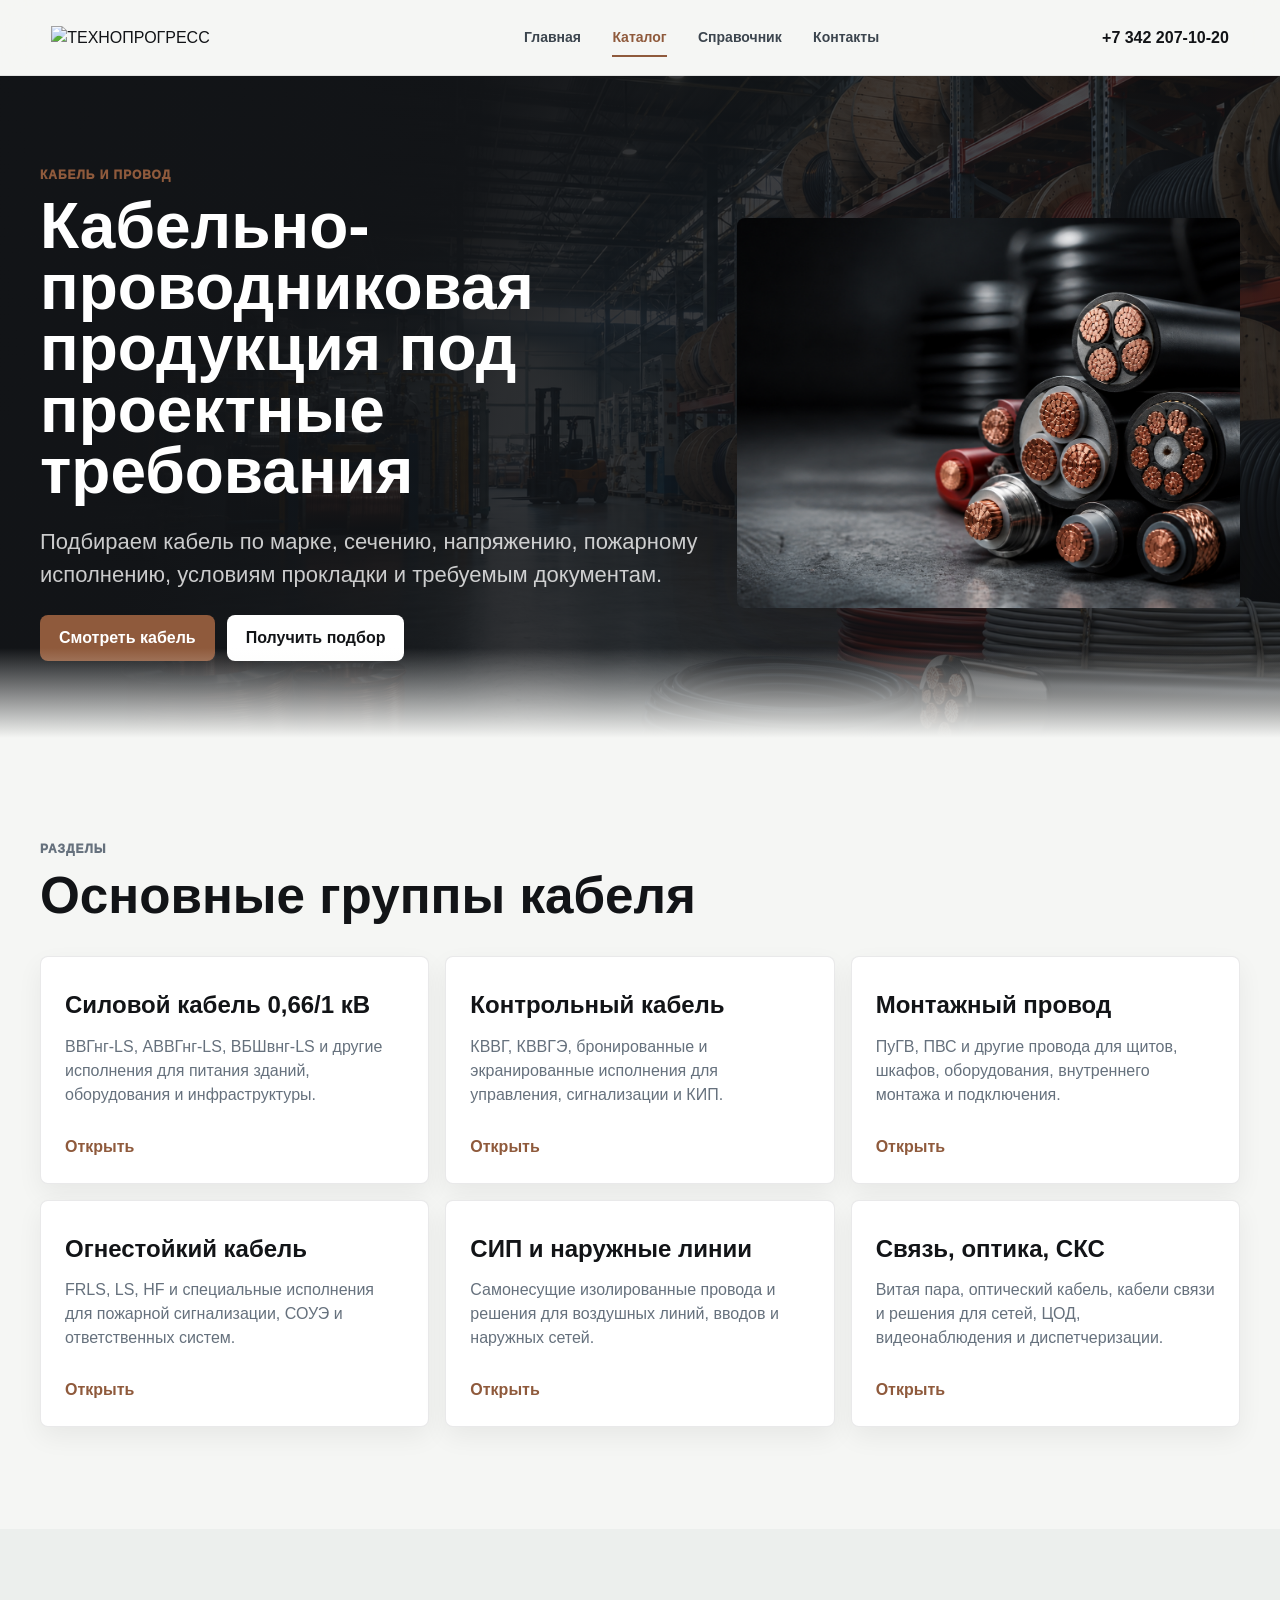
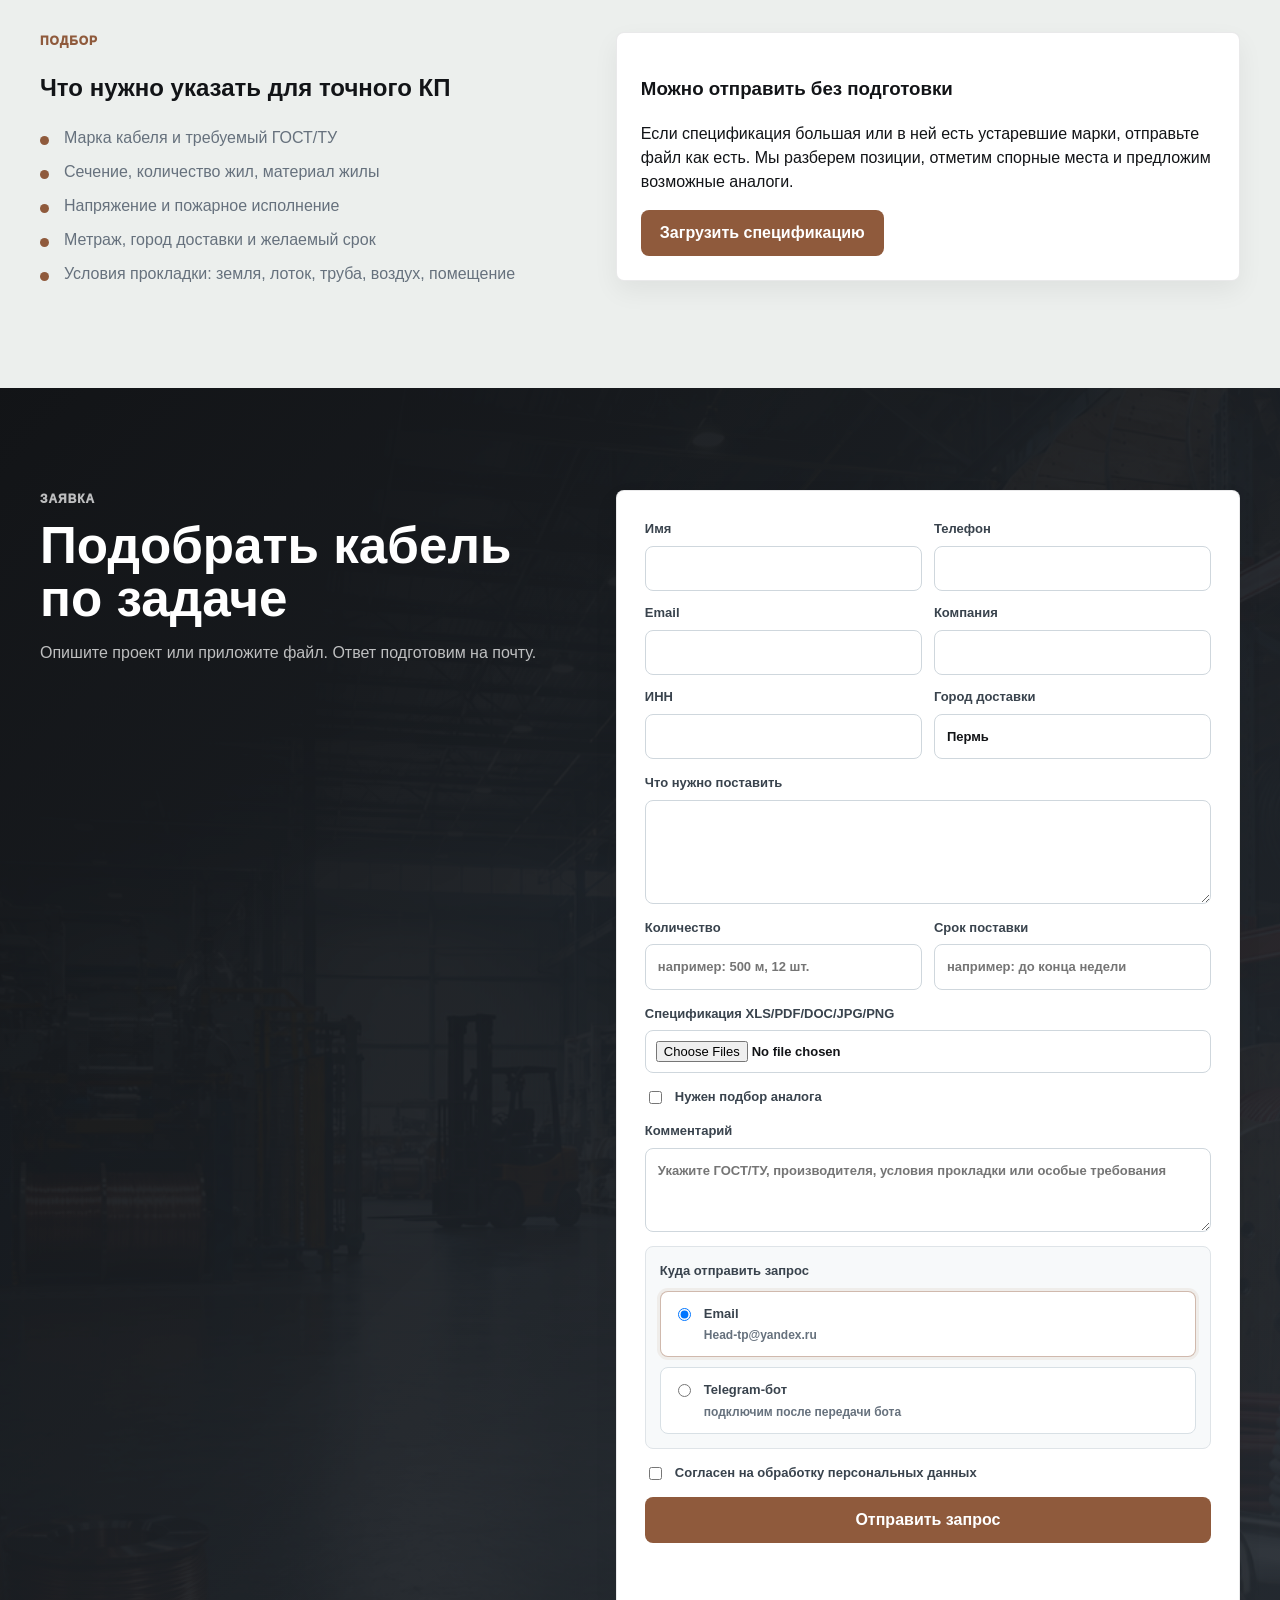
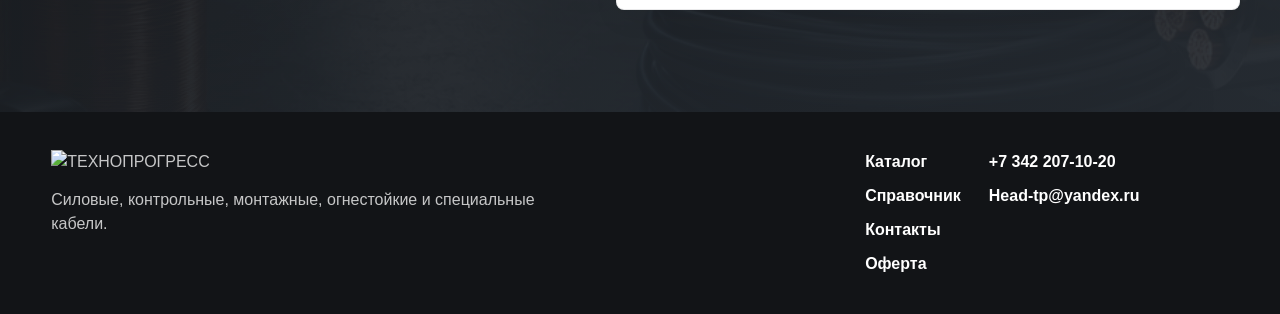
==== cable.html @ 8398be76 "Publish Technoprogress site" ====
<!doctype html>
<html lang="ru">
  <head>
    <meta charset="utf-8">
    <meta name="viewport" content="width=device-width, initial-scale=1">
    <title>Кабельно-проводниковая продукция - ТЕХНОПРОГРЕСС</title>
    <meta name="description" content="Силовой, контрольный, монтажный, гибкий, огнестойкий кабель, СИП, витая пара и оптический кабель от ООО ТЕХНОПРОГРЕСС. Заявка на КП и подбор аналогов.">
    <link rel="icon" href="assets/favicon.svg" type="image/svg+xml">
    <link rel="stylesheet" href="styles.css">
    <script src="data/products.js" defer></script>
    <script src="data/mark-items.js" defer></script>
    <script src="app.js" defer></script>
  </head>
  <body class="inner-page">
    <header class="site-header">
      <a class="brand" href="index.html" aria-label="ТЕХНОПРОГРЕСС"><img src="assets/logo-black.svg" alt="ТЕХНОПРОГРЕСС"></a>
      <button class="nav-toggle" type="button" aria-label="Открыть меню" aria-expanded="false"><span></span><span></span></button>
      <nav class="nav-links" aria-label="Основная навигация">
        <a href="index.html">Главная</a><a class="active" href="catalog.html">Каталог</a><a href="guide.html">Справочник</a><a href="contacts.html">Контакты</a>
      </nav>
      <a class="header-phone" href="tel:+73422071020">+7 342 207-10-20</a>
    </header>
    <main>
      <section class="page-hero cable-hero">
        <div class="section-inner page-hero-inner split-hero-grid">
          <div>
            <p class="eyebrow">Кабель и провод</p>
            <h1>Кабельно-проводниковая продукция под проектные требования</h1>
            <p>Подбираем кабель по марке, сечению, напряжению, пожарному исполнению, условиям прокладки и требуемым документам.</p>
            <div class="hero-actions">
              <a class="button primary" href="catalog.html?kind=cable">Смотреть кабель</a>
              <a class="button light" href="#request">Получить подбор</a>
            </div>
          </div>
          <img src="assets/cable-macro.png" alt="Силовые кабели в разрезе">
        </div>
      </section>
      <section class="section">
        <div class="section-inner">
          <div class="section-head compact">
            <p class="section-kicker">Разделы</p>
            <h2>Основные группы кабеля</h2>
          </div>
          <div class="feature-grid">
            <article class="feature-card reveal"><h3>Силовой кабель 0,66/1 кВ</h3><p>ВВГнг-LS, АВВГнг-LS, ВБШвнг-LS и другие исполнения для питания зданий, оборудования и инфраструктуры.</p><a href="catalog.html?kind=cable&category=silovoy-kabel">Открыть</a></article>
            <article class="feature-card reveal"><h3>Контрольный кабель</h3><p>КВВГ, КВВГЭ, бронированные и экранированные исполнения для управления, сигнализации и КИП.</p><a href="catalog.html?kind=cable&category=kontrolnyy-kabel">Открыть</a></article>
            <article class="feature-card reveal"><h3>Монтажный провод</h3><p>ПуГВ, ПВС и другие провода для щитов, шкафов, оборудования, внутреннего монтажа и подключения.</p><a href="catalog.html?kind=cable&category=montazhnyy-provod">Открыть</a></article>
            <article class="feature-card reveal"><h3>Огнестойкий кабель</h3><p>FRLS, LS, HF и специальные исполнения для пожарной сигнализации, СОУЭ и ответственных систем.</p><a href="catalog.html?kind=cable&category=pozharnyy-kabel">Открыть</a></article>
            <article class="feature-card reveal"><h3>СИП и наружные линии</h3><p>Самонесущие изолированные провода и решения для воздушных линий, вводов и наружных сетей.</p><a href="catalog.html?kind=cable">Открыть</a></article>
            <article class="feature-card reveal"><h3>Связь, оптика, СКС</h3><p>Витая пара, оптический кабель, кабели связи и решения для сетей, ЦОД, видеонаблюдения и диспетчеризации.</p><a href="catalog.html?kind=cable&category=svyaz-i-seti">Открыть</a></article>
          </div>
        </div>
      </section>
      <section class="section muted-section">
        <div class="section-inner two-column">
          <div class="reveal">
            <p class="section-kicker">Подбор</p>
            <h2>Что нужно указать для точного КП</h2>
            <ul class="check-list">
              <li>Марка кабеля и требуемый ГОСТ/ТУ</li>
              <li>Сечение, количество жил, материал жилы</li>
              <li>Напряжение и пожарное исполнение</li>
              <li>Метраж, город доставки и желаемый срок</li>
              <li>Условия прокладки: земля, лоток, труба, воздух, помещение</li>
            </ul>
          </div>
          <div class="info-panel reveal">
            <h3>Можно отправить без подготовки</h3>
            <p>Если спецификация большая или в ней есть устаревшие марки, отправьте файл как есть. Мы разберем позиции, отметим спорные места и предложим возможные аналоги.</p>
            <a class="button primary" href="#request">Загрузить спецификацию</a>
          </div>
        </div>
      </section>
      <section class="section request-section" id="request">
        <div class="section-inner request-grid">
          <div class="request-copy reveal"><p class="section-kicker">Заявка</p><h2>Подобрать кабель по задаче</h2><p>Опишите проект или приложите файл. Ответ подготовим на почту.</p></div>
          <div data-request-slot></div>
        </div>
      </section>
    </main>
    <footer class="site-footer">
      <div><img src="assets/logo-white.svg" alt="ТЕХНОПРОГРЕСС"><p>Силовые, контрольные, монтажные, огнестойкие и специальные кабели.</p></div>
      <div class="footer-links"><a href="catalog.html">Каталог</a><a href="guide.html">Справочник</a><a href="contacts.html">Контакты</a><a href="offer.html">Оферта</a></div>
      <div class="footer-contact"><a href="tel:+73422071020">+7 342 207-10-20</a><a href="mailto:Head-tp@yandex.ru">Head-tp@yandex.ru</a></div>
    </footer>
  </body>
</html>
---- styles.css ----
:root {
  --ink: #121417;
  --graphite: #1d2228;
  --panel: #252b32;
  --muted: #66717d;
  --line: #dfe4e8;
  --paper: #f5f6f4;
  --white: #ffffff;
  --copper: #c87932;
  --red: #8f5a3c;
  --blue: #1f6f9f;
  --green: #3f7a63;
  --shadow: 0 24px 70px rgba(18, 20, 23, 0.16);
  --radius: 8px;
  --max: 1200px;
}

* {
  box-sizing: border-box;
}

html {
  scroll-behavior: smooth;
}

body {
  margin: 0;
  color: var(--ink);
  background: var(--paper);
  font-family: Inter, "Segoe UI", Roboto, Arial, sans-serif;
  line-height: 1.5;
}

a {
  color: inherit;
  text-decoration: none;
}

button,
input,
select,
textarea {
  font: inherit;
}

button {
  border: 0;
}

img {
  display: block;
  max-width: 100%;
}

.site-header {
  position: sticky;
  top: 0;
  z-index: 50;
  display: grid;
  grid-template-columns: auto 1fr auto;
  align-items: center;
  gap: 24px;
  min-height: 76px;
  padding: 12px clamp(18px, 4vw, 54px);
  background: rgba(245, 246, 244, 0.92);
  border-bottom: 1px solid rgba(18, 20, 23, 0.08);
  backdrop-filter: blur(18px);
}

.brand {
  position: relative;
  z-index: 3;
  display: inline-flex;
  align-items: center;
  min-width: 210px;
}

.brand img {
  width: min(250px, 44vw);
  height: auto;
}

.nav-links {
  position: relative;
  z-index: 4;
  display: flex;
  justify-content: center;
  gap: clamp(10px, 1.2vw, 18px);
  color: #3c454e;
  font-size: 14px;
  font-weight: 720;
}

.nav-links a {
  position: relative;
  display: inline-flex;
  align-items: center;
  min-height: 44px;
  padding: 0 8px;
  white-space: nowrap;
  cursor: pointer;
}

.nav-links a::after {
  content: "";
  position: absolute;
  left: 8px;
  right: 8px;
  bottom: 3px;
  height: 2px;
  background: var(--red);
  pointer-events: none;
  transform: scaleX(0);
  transform-origin: left;
  transition: transform 0.18s ease;
}

.nav-links a:hover,
.nav-links a.active,
.header-phone:hover,
.contact-stack a:hover {
  color: var(--red);
}

.nav-links a:hover::after,
.nav-links a.active::after {
  transform: scaleX(1);
}

.header-phone {
  position: relative;
  z-index: 3;
  color: var(--ink);
  font-weight: 900;
  white-space: nowrap;
}

.nav-toggle {
  position: relative;
  z-index: 5;
  display: none;
  width: 44px;
  height: 44px;
  align-items: center;
  justify-content: center;
  gap: 5px;
  flex-direction: column;
  border-radius: var(--radius);
  background: var(--white);
  border: 1px solid var(--line);
}

.nav-toggle span {
  width: 18px;
  height: 2px;
  background: var(--ink);
}

.hero {
  position: relative;
  min-height: min(78svh, 720px);
  display: flex;
  align-items: center;
  overflow: hidden;
  color: var(--white);
  background: var(--ink);
}

.hero-media {
  position: absolute;
  inset: 0;
  background:
    linear-gradient(90deg, rgba(15, 17, 20, 0.96) 0%, rgba(15, 17, 20, 0.82) 38%, rgba(15, 17, 20, 0.35) 72%, rgba(15, 17, 20, 0.08) 100%),
    url("assets/hero-cable-warehouse.png") center right / cover no-repeat;
  transform: scale(1.02);
}

.hero::after,
.page-hero::after {
  content: "";
  position: absolute;
  inset: auto 0 0;
  height: 90px;
  background: linear-gradient(0deg, var(--paper), rgba(245, 246, 244, 0));
  pointer-events: none;
}

.hero-inner {
  position: relative;
  z-index: 1;
  width: min(var(--max), calc(100% - 36px));
  margin: 0 auto;
  padding: 56px 0 34px;
}

.eyebrow,
.section-kicker {
  margin: 0 0 12px;
  color: var(--red);
  font-size: 12px;
  font-weight: 920;
  letter-spacing: 0.08em;
  text-transform: uppercase;
}

.hero h1,
.page-hero h1 {
  max-width: 880px;
  margin: 0;
  font-size: clamp(44px, 7vw, 94px);
  line-height: 0.96;
  letter-spacing: 0;
}

.hero h1 {
  max-width: 860px;
  font-size: clamp(38px, 5vw, 62px);
}

.hero-copy,
.lead {
  max-width: 720px;
  margin: 18px 0 0;
  color: rgba(255, 255, 255, 0.84);
  font-size: clamp(18px, 2vw, 24px);
}

.hero-copy {
  font-size: clamp(17px, 1.65vw, 20px);
}

.lead {
  color: var(--muted);
}

.dark-section .lead,
.page-hero .lead {
  color: rgba(255, 255, 255, 0.76);
}

.hero-actions,
.form-actions {
  display: flex;
  flex-wrap: wrap;
  gap: 12px;
  margin-top: 24px;
}

.button {
  display: inline-flex;
  align-items: center;
  justify-content: center;
  min-height: 46px;
  max-width: 100%;
  width: fit-content;
  padding: 12px 18px;
  border: 1px solid transparent;
  border-radius: var(--radius);
  font-weight: 860;
  line-height: 1.12;
  text-align: center;
  overflow-wrap: anywhere;
  cursor: pointer;
  transition: transform 0.16s ease, border-color 0.16s ease, background 0.16s ease, color 0.16s ease;
}

.button:hover {
  transform: translateY(-1px);
}

.button.primary {
  color: var(--white);
  background: var(--red);
}

.button.primary:hover {
  background: #70462f;
}

.button.small {
  min-height: 38px;
  padding: 8px 12px;
  font-size: 13px;
}

.button.light {
  color: var(--ink);
  background: var(--white);
}

.button.ghost {
  color: var(--white);
  border-color: rgba(255, 255, 255, 0.4);
  background: rgba(255, 255, 255, 0.08);
}

.button.secondary {
  color: var(--ink);
  background: var(--white);
  border-color: var(--line);
}

.button.full {
  width: 100%;
}

.hero-facts {
  display: grid;
  grid-template-columns: repeat(3, minmax(0, 1fr));
  gap: 14px;
  max-width: 820px;
  margin: 24px 0 0;
}

.hero-facts div {
  padding: 12px 0 0;
  border-top: 1px solid rgba(255, 255, 255, 0.24);
}

.hero-facts dt {
  margin: 0;
  font-size: clamp(22px, 2.5vw, 30px);
  font-weight: 940;
}

.hero-facts dd {
  margin: 6px 0 0;
  color: rgba(255, 255, 255, 0.72);
}

.section {
  padding: clamp(68px, 8vw, 112px) 0;
}

.section-inner {
  width: min(var(--max), calc(100% - 36px));
  margin: 0 auto;
}

.section-head {
  display: grid;
  grid-template-columns: minmax(0, 0.95fr) minmax(280px, 0.55fr);
  gap: 28px;
  align-items: end;
  margin-bottom: 34px;
}

.section-head.compact {
  display: block;
  max-width: 760px;
}

.section-head h2,
.request-copy h2,
.detail-panel h2,
.legal-content h2,
.contact-card h2,
.feature-card h3,
.solution-card h3,
.article-card h3 {
  margin: 0;
}

.section-head h2,
.request-copy h2 {
  font-size: clamp(34px, 4vw, 58px);
  line-height: 1.02;
  letter-spacing: 0;
}

.section-head p,
.request-copy p,
.feature-card p,
.solution-card p,
.article-card p {
  color: var(--muted);
}

.intro-band {
  padding: 30px 0;
  background: var(--white);
  border-bottom: 1px solid var(--line);
}

.intro-grid {
  display: grid;
  grid-template-columns: minmax(0, 0.75fr) minmax(0, 1fr);
  gap: 28px;
  align-items: center;
}

.intro-grid h2 {
  margin: 0;
  font-size: clamp(24px, 3vw, 38px);
  line-height: 1.08;
}

.intro-points {
  display: grid;
  grid-template-columns: repeat(2, minmax(0, 1fr));
  gap: 10px;
}

.intro-points span {
  min-height: 50px;
  display: flex;
  align-items: center;
  padding: 12px 14px;
  border: 1px solid var(--line);
  border-radius: var(--radius);
  background: #fafafa;
  font-weight: 760;
}

.direction-grid,
.detail-grid,
.contact-page-grid {
  display: grid;
  grid-template-columns: repeat(2, minmax(0, 1fr));
  gap: 18px;
}

.direction-card {
  position: relative;
  min-height: 430px;
  overflow: hidden;
  border-radius: var(--radius);
  color: var(--white);
  background: var(--ink);
  box-shadow: var(--shadow);
}

.direction-card img {
  position: absolute;
  inset: 0;
  width: 100%;
  height: 100%;
  object-fit: cover;
  opacity: 0.72;
  transition: transform 0.35s ease, opacity 0.35s ease;
}

.direction-card::after {
  content: "";
  position: absolute;
  inset: 0;
  background: linear-gradient(0deg, rgba(15, 17, 20, 0.88), rgba(15, 17, 20, 0.12));
}

.direction-card:hover img {
  transform: scale(1.04);
  opacity: 0.84;
}

.direction-card div {
  position: absolute;
  z-index: 1;
  left: 28px;
  right: 28px;
  bottom: 28px;
}

.direction-card span,
.solution-card span {
  color: var(--copper);
  font-weight: 900;
}

.direction-card h3 {
  max-width: 520px;
  margin: 10px 0 12px;
  font-size: clamp(28px, 3vw, 42px);
  line-height: 1.04;
}

.direction-card p {
  max-width: 560px;
  margin: 0;
  color: rgba(255, 255, 255, 0.78);
}

.muted-section {
  background: #ecefed;
}

.dark-section {
  color: var(--white);
  background:
    linear-gradient(120deg, rgba(18, 20, 23, 0.98), rgba(29, 34, 40, 0.96)),
    url("assets/electrical-switchgear.png") center / cover no-repeat;
}

.category-grid,
.feature-grid,
.solution-grid,
.article-grid,
.product-grid {
  display: grid;
  grid-template-columns: repeat(3, minmax(0, 1fr));
  gap: 16px;
  align-items: stretch;
}

.category-tile,
.feature-card,
.solution-card,
.article-card,
.contact-card,
.detail-panel,
.info-panel,
.request-form {
  min-width: 0;
  border: 1px solid rgba(18, 20, 23, 0.09);
  border-radius: var(--radius);
  background: var(--white);
  box-shadow: 0 10px 26px rgba(18, 20, 23, 0.06);
  overflow-wrap: anywhere;
}

.category-tile *,
.feature-card *,
.solution-card *,
.article-card *,
.contact-card *,
.detail-panel *,
.info-panel *,
.product-card *,
.catalog-category-card *,
.mark-family-card *,
.mark-mini-card * {
  min-width: 0;
}

.category-tile {
  display: grid;
  gap: 8px;
  min-height: 152px;
  padding: 22px;
  min-width: 0;
  transition: transform 0.16s ease, border-color 0.16s ease;
}

.category-tile:hover,
.feature-card:hover,
.product-card:hover,
.solution-card:hover {
  transform: translateY(-2px);
  border-color: rgba(143, 90, 60, 0.32);
}

.is-clickable {
  cursor: pointer;
}

.category-tile span,
.product-meta,
.product-article {
  min-width: 0;
  color: var(--muted);
  font-size: 12px;
  font-weight: 820;
  letter-spacing: 0.04em;
  text-transform: uppercase;
  overflow-wrap: anywhere;
}

.category-tile strong {
  font-size: 22px;
  line-height: 1.14;
  overflow-wrap: anywhere;
}

.category-tile small {
  color: var(--red);
  font-weight: 820;
}

.category-tile em {
  display: block;
  margin-top: 12px;
  color: var(--muted);
  font-size: 13px;
  font-style: normal;
  line-height: 1.45;
  overflow-wrap: anywhere;
}

.product-card,
.catalog-category-card {
  overflow: hidden;
  display: flex;
  flex-direction: column;
  min-width: 0;
  min-height: 100%;
  border: 1px solid rgba(18, 20, 23, 0.09);
  border-radius: var(--radius);
  background: var(--white);
  transition: transform 0.16s ease, border-color 0.16s ease, box-shadow 0.16s ease;
}

.catalog-category-card:hover,
.mark-mini-card:hover {
  transform: translateY(-2px);
  border-color: rgba(143, 90, 60, 0.32);
  box-shadow: 0 18px 44px rgba(18, 20, 23, 0.1);
}

.product-image-link {
  display: block;
  aspect-ratio: 16 / 9;
  overflow: hidden;
  background: var(--graphite);
}

.product-image-link img {
  width: 100%;
  height: 100%;
  object-fit: cover;
  transition: transform 0.35s ease;
}

.product-card:hover .product-image-link img {
  transform: scale(1.04);
}

.product-card-body {
  display: grid;
  grid-template-rows: auto auto 1fr auto;
  gap: 10px;
  min-width: 0;
  padding: 18px;
  flex: 1;
}

.product-card .product-meta,
.catalog-category-card .product-meta {
  display: grid;
  grid-template-columns: minmax(0, 1fr) auto;
  align-items: start;
  gap: 8px;
}

.product-card .product-meta span,
.catalog-category-card .product-meta span,
.mark-family-card .product-meta span,
.mark-mini-card .product-meta span {
  display: -webkit-box;
  overflow: hidden;
  overflow-wrap: anywhere;
  -webkit-box-orient: vertical;
  -webkit-line-clamp: 2;
}

.product-card h3 {
  display: -webkit-box;
  overflow: hidden;
  margin: 0;
  font-size: 20px;
  line-height: 1.14;
  overflow-wrap: anywhere;
  -webkit-box-orient: vertical;
  -webkit-line-clamp: 2;
}

.product-card h3 a,
.mark-family-card h3 a,
.mark-mini-card h3 a {
  overflow-wrap: anywhere;
}

.product-card p {
  display: -webkit-box;
  overflow: hidden;
  margin: 0;
  color: var(--muted);
  font-size: 14px;
  line-height: 1.45;
  overflow-wrap: anywhere;
  -webkit-box-orient: vertical;
  -webkit-line-clamp: 3;
}

.product-card-actions {
  display: grid;
  grid-template-columns: repeat(2, minmax(0, 1fr));
  gap: 8px;
  padding: 0 18px 18px;
  margin-top: auto;
}

.catalog-category-card .product-card-actions {
  grid-template-columns: 1fr;
}

.product-card-actions .button {
  width: 100%;
  min-width: 0;
  padding-inline: 12px;
}

.tag-row {
  display: flex;
  flex-wrap: wrap;
  gap: 6px;
  min-width: 0;
  align-content: start;
}

.tag-row span {
  display: inline-flex;
  align-items: center;
  max-width: 100%;
  min-height: 28px;
  padding: 5px 9px;
  border-radius: 999px;
  background: #eef2f4;
  color: #3c4650;
  font-size: 12px;
  font-weight: 760;
  line-height: 1.12;
  overflow-wrap: anywhere;
  word-break: break-word;
}

.tag-row.strong span {
  background: rgba(143, 90, 60, 0.12);
  color: #a82029;
}

.process-grid,
.two-column,
.request-grid,
.product-layout {
  display: grid;
  grid-template-columns: minmax(0, 0.82fr) minmax(320px, 1fr);
  gap: clamp(28px, 5vw, 70px);
  align-items: start;
}

.process-section {
  overflow: hidden;
}

.process-compact {
  grid-template-columns: minmax(260px, 0.48fr) minmax(0, 1fr);
  align-items: center;
}

.process-copy h2 {
  max-width: 560px;
}

.process-copy .lead {
  max-width: 520px;
  font-size: 18px;
}

.process-note {
  display: flex;
  flex-wrap: wrap;
  gap: 8px;
  margin-top: 22px;
}

.process-note span {
  display: inline-flex;
  align-items: center;
  min-height: 32px;
  padding: 7px 11px;
  border: 1px solid rgba(255, 255, 255, 0.14);
  border-radius: 999px;
  color: rgba(255, 255, 255, 0.78);
  background: rgba(255, 255, 255, 0.08);
  font-size: 13px;
  font-weight: 760;
}

.process-flow {
  position: relative;
  display: grid;
  grid-template-columns: repeat(4, minmax(0, 1fr));
  gap: 10px;
}

.process-flow::before {
  content: "";
  position: absolute;
  top: 42px;
  left: 9%;
  right: 9%;
  height: 1px;
  background: linear-gradient(90deg, rgba(255, 255, 255, 0.16), rgba(214, 160, 101, 0.72), rgba(255, 255, 255, 0.16));
}

.process-step {
  position: relative;
  z-index: 1;
  display: grid;
  gap: 8px;
  min-width: 0;
  min-height: 190px;
  padding: 14px;
  border: 1px solid rgba(255, 255, 255, 0.14);
  border-radius: var(--radius);
  background: linear-gradient(180deg, rgba(255, 255, 255, 0.12), rgba(255, 255, 255, 0.06));
  box-shadow: 0 18px 46px rgba(0, 0, 0, 0.18);
}

.process-icon {
  display: grid;
  width: 56px;
  height: 56px;
  place-items: center;
  border: 1px solid rgba(214, 160, 101, 0.35);
  border-radius: 16px;
  background: rgba(214, 160, 101, 0.12);
}

.process-icon svg {
  width: 28px;
  height: 28px;
  fill: none;
  stroke: #f0c184;
  stroke-width: 1.8;
  stroke-linecap: round;
  stroke-linejoin: round;
}

.process-step span {
  color: var(--copper);
  font-size: 12px;
  font-weight: 940;
  letter-spacing: 0.08em;
}

.process-step h3 {
  margin: 0;
  color: var(--white);
  font-size: 20px;
  line-height: 1.1;
}

.process-step p {
  margin: 0;
  color: rgba(255, 255, 255, 0.68);
  font-size: 14px;
  line-height: 1.38;
}

.process-list {
  display: grid;
  gap: 12px;
  margin: 0;
  padding: 0;
  list-style: none;
  counter-reset: item;
}

.process-list li {
  display: grid;
  grid-template-columns: 58px 1fr;
  gap: 16px;
  padding: 18px;
  border-radius: var(--radius);
  background: rgba(255, 255, 255, 0.08);
  border: 1px solid rgba(255, 255, 255, 0.14);
}

.process-list.clean li {
  background: var(--white);
  border-color: var(--line);
  color: var(--ink);
}

.process-list span {
  color: var(--copper);
  font-weight: 940;
}

.process-list strong {
  display: block;
  font-size: 20px;
}

.process-list p {
  margin: 4px 0 0;
  color: rgba(255, 255, 255, 0.68);
}

.process-list.clean p {
  color: var(--muted);
}

.solution-card,
.article-card,
.feature-card,
.contact-card,
.detail-panel,
.info-panel {
  padding: 24px;
}

.solution-card h3,
.feature-card h3,
.article-card h3 {
  display: -webkit-box;
  overflow: hidden;
  margin-top: 10px;
  font-size: 24px;
  line-height: 1.14;
  overflow-wrap: anywhere;
  -webkit-box-orient: vertical;
  -webkit-line-clamp: 2;
}

.feature-card p,
.solution-card p,
.article-card p {
  display: -webkit-box;
  overflow: hidden;
  overflow-wrap: anywhere;
  -webkit-box-orient: vertical;
  -webkit-line-clamp: 4;
}

.feature-card a,
.solution-card a,
.article-card a {
  display: inline-flex;
  margin-top: 12px;
  color: var(--red);
  font-weight: 850;
}

.page-hero {
  position: relative;
  overflow: hidden;
  color: var(--white);
  background:
    linear-gradient(90deg, rgba(18, 20, 23, 0.95), rgba(18, 20, 23, 0.72)),
    url("assets/hero-cable-warehouse.png") center / cover no-repeat;
}

.cable-hero,
.electrical-hero,
.supply-hero,
.contact-hero {
  background:
    linear-gradient(90deg, rgba(18, 20, 23, 0.96), rgba(18, 20, 23, 0.72)),
    url("assets/hero-cable-warehouse.png") center / cover no-repeat;
}

.electrical-hero {
  background:
    linear-gradient(90deg, rgba(18, 20, 23, 0.96), rgba(18, 20, 23, 0.72)),
    url("assets/electrical-switchgear.png") center / cover no-repeat;
}

.page-hero-inner {
  padding: clamp(64px, 7vw, 96px) 0 clamp(54px, 6vw, 78px);
}

.page-hero h1 {
  max-width: 900px;
  font-size: clamp(40px, 5vw, 72px);
}

.page-hero p:not(.eyebrow) {
  max-width: 760px;
  color: rgba(255, 255, 255, 0.78);
  font-size: clamp(18px, 2vw, 22px);
}

.split-hero-grid {
  display: grid;
  grid-template-columns: minmax(0, 0.95fr) minmax(280px, 0.72fr);
  gap: 34px;
  align-items: center;
}

.split-hero-grid img {
  width: 100%;
  height: min(390px, 42vw);
  object-fit: cover;
  border-radius: var(--radius);
  box-shadow: var(--shadow);
}

.catalog-shell {
  display: grid;
  grid-template-columns: minmax(260px, 310px) minmax(0, 1fr);
  gap: 24px;
  align-items: start;
}

.catalog-sidebar {
  position: sticky;
  top: 96px;
  display: grid;
  gap: 14px;
  max-height: calc(100svh - 116px);
  overflow: auto;
  padding-right: 2px;
}

.catalog-side-block {
  padding: 18px;
  border: 1px solid rgba(18, 20, 23, 0.1);
  border-radius: var(--radius);
  background: var(--white);
  box-shadow: 0 10px 26px rgba(18, 20, 23, 0.06);
}

.catalog-side-block h2 {
  margin: 0 0 14px;
  font-size: 20px;
  line-height: 1.14;
}

.catalog-toolbar {
  display: grid;
  gap: 12px;
}

.side-category-list {
  display: grid;
  gap: 14px;
}

.side-category-group {
  display: grid;
  gap: 7px;
}

.side-category-group p {
  margin: 4px 0;
  color: var(--muted);
  font-size: 11px;
  font-weight: 900;
  letter-spacing: 0.08em;
  text-transform: uppercase;
}

.side-category-link {
  display: grid;
  gap: 3px;
  padding: 10px 11px;
  border: 1px solid transparent;
  border-radius: var(--radius);
  color: #35404a;
  background: #f7f9fa;
  transition: border-color 0.16s ease, background 0.16s ease, color 0.16s ease;
}

.side-category-link:hover,
.side-category-link.active {
  color: var(--ink);
  border-color: rgba(143, 90, 60, 0.28);
  background: rgba(143, 90, 60, 0.08);
}

.side-category-link span {
  font-size: 14px;
  font-weight: 840;
  line-height: 1.18;
}

.side-category-link small {
  color: var(--muted);
  font-size: 12px;
  font-weight: 760;
}

.catalog-content {
  min-width: 0;
}

label {
  display: grid;
  gap: 7px;
  color: #39434d;
  font-size: 13px;
  font-weight: 800;
}

input,
select,
textarea {
  width: 100%;
  border: 1px solid #cfd7dd;
  border-radius: var(--radius);
  padding: 12px 12px;
  background: var(--white);
  color: var(--ink);
  outline: none;
}

textarea {
  resize: vertical;
}

input:focus,
select:focus,
textarea:focus {
  border-color: var(--blue);
  box-shadow: 0 0 0 3px rgba(31, 111, 159, 0.12);
}

.catalog-status {
  display: flex;
  align-items: center;
  justify-content: space-between;
  gap: 16px;
  margin: 24px 0;
}

.catalog-grid {
  align-items: stretch;
}

.mark-results {
  grid-template-columns: repeat(3, minmax(0, 1fr));
}

.search-result-panel {
  grid-column: 1 / -1;
  padding: 24px;
  border: 1px solid rgba(18, 20, 23, 0.09);
  border-radius: var(--radius);
  background: var(--white);
  box-shadow: 0 10px 26px rgba(18, 20, 23, 0.06);
}

.mark-family-panel {
  grid-column: 1 / -1;
  padding: 24px;
  border: 1px solid rgba(18, 20, 23, 0.09);
  border-radius: var(--radius);
  background: var(--white);
  box-shadow: 0 10px 26px rgba(18, 20, 23, 0.06);
}

.family-detail-panel {
  grid-column: 1 / -1;
  display: grid;
  grid-template-columns: minmax(0, 1fr) auto;
  gap: 18px;
  align-items: start;
  padding: 24px;
  border: 1px solid rgba(18, 20, 23, 0.09);
  border-radius: var(--radius);
  background: var(--white);
  box-shadow: 0 10px 26px rgba(18, 20, 23, 0.06);
}

.family-detail-panel h2 {
  margin: 0;
  font-size: clamp(28px, 4vw, 46px);
  line-height: 1.05;
  overflow-wrap: anywhere;
}

.family-detail-panel p:not(.section-kicker) {
  max-width: 760px;
  margin: 10px 0 0;
  color: var(--muted);
  overflow-wrap: anywhere;
}

.family-detail-panel .tag-row {
  margin-top: 16px;
}

.search-result-panel .mark-mini-grid {
  margin-top: 18px;
}

.mark-family-grid {
  display: grid;
  grid-template-columns: repeat(4, minmax(0, 1fr));
  gap: 12px;
  margin-top: 18px;
  align-items: stretch;
}

.mark-family-card {
  display: grid;
  grid-template-rows: auto auto 1fr auto auto;
  gap: 9px;
  min-width: 0;
  min-height: 188px;
  padding: 16px;
  border: 1px solid var(--line);
  border-radius: var(--radius);
  background: #fbfcfd;
  transition: transform 0.16s ease, border-color 0.16s ease, box-shadow 0.16s ease;
}

.mark-family-card:hover {
  transform: translateY(-2px);
  border-color: rgba(143, 90, 60, 0.32);
  box-shadow: 0 14px 34px rgba(18, 20, 23, 0.08);
}

.mark-family-card h3 {
  display: -webkit-box;
  overflow: hidden;
  margin: 0;
  font-size: 20px;
  line-height: 1.12;
  overflow-wrap: anywhere;
  -webkit-box-orient: vertical;
  -webkit-line-clamp: 2;
}

.mark-family-card p {
  display: -webkit-box;
  overflow: hidden;
  margin: 0;
  color: var(--muted);
  font-size: 13px;
  line-height: 1.42;
  overflow-wrap: anywhere;
  -webkit-box-orient: vertical;
  -webkit-line-clamp: 3;
}

.mark-card-link {
  align-self: end;
  color: var(--red);
  font-size: 14px;
  font-weight: 860;
  line-height: 1.2;
  overflow-wrap: anywhere;
}

.mark-table-wrap {
  grid-column: 1 / -1;
  overflow: hidden;
  border: 1px solid rgba(18, 20, 23, 0.09);
  border-radius: var(--radius);
  background: var(--white);
  box-shadow: 0 10px 26px rgba(18, 20, 23, 0.06);
}

.mark-table-head {
  display: flex;
  align-items: end;
  justify-content: space-between;
  gap: 18px;
  padding: 22px 24px;
  border-bottom: 1px solid var(--line);
}

.mark-table-head.compact-head {
  padding: 0;
  border-bottom: 0;
}

.mark-table-head h2 {
  margin: 0;
  font-size: clamp(24px, 3vw, 36px);
  line-height: 1.08;
}

.mark-table-head span {
  color: var(--red);
  font-weight: 900;
  white-space: nowrap;
}

.mark-table-scroll {
  overflow-x: auto;
}

.mark-table {
  width: 100%;
  min-width: 0;
  table-layout: fixed;
  border-collapse: collapse;
}

.mark-table th,
.mark-table td {
  padding: 12px 10px;
  border-bottom: 1px solid var(--line);
  text-align: left;
  vertical-align: top;
  overflow-wrap: anywhere;
}

.mark-table th {
  color: var(--muted);
  font-size: 12px;
  font-weight: 860;
  letter-spacing: 0.04em;
  text-transform: uppercase;
}

.mark-table td {
  color: #313943;
  font-size: 13px;
}

.mark-table th:nth-child(1),
.mark-table td:nth-child(1) {
  width: 20%;
}

.mark-table th:nth-child(2),
.mark-table td:nth-child(2),
.mark-table th:nth-child(5),
.mark-table td:nth-child(5) {
  width: 14%;
}

.mark-table th:nth-child(3),
.mark-table td:nth-child(3),
.mark-table th:nth-child(4),
.mark-table td:nth-child(4),
.mark-table th:nth-child(6),
.mark-table td:nth-child(6),
.mark-table th:nth-child(7),
.mark-table td:nth-child(7) {
  width: 10%;
}

.mark-table th:nth-child(8),
.mark-table td:nth-child(8) {
  width: 12%;
}

.mark-table tr:hover td {
  background: #fafafa;
}

.mark-row {
  cursor: pointer;
}

.mark-row:focus-visible td,
.mark-row:hover td {
  background: #f7f9fa;
}

.mark-name-link {
  display: block;
  color: var(--ink);
  font-weight: 900;
}

.mark-name-link:hover {
  color: var(--red);
}

.mark-table small {
  display: block;
  margin-top: 4px;
  color: var(--muted);
  font-size: 12px;
  font-weight: 760;
}

.table-actions {
  display: grid;
  grid-template-columns: 1fr;
  gap: 6px;
}

.table-actions .button {
  width: 100%;
  min-width: 0;
  min-height: 34px;
  padding: 7px 6px;
  font-size: 12px;
}

.price-request-link {
  padding: 0;
  color: var(--red);
  background: transparent;
  border: 0;
  font-weight: 900;
  cursor: pointer;
}

.price-request-link:hover {
  color: var(--ink);
}

.mark-mini-grid {
  display: grid;
  grid-template-columns: repeat(3, minmax(0, 1fr));
  gap: 16px;
  align-items: stretch;
}

.mark-mini-card {
  display: grid;
  grid-template-rows: auto auto 1fr auto;
  gap: 10px;
  min-width: 0;
  min-height: 174px;
  padding: 18px;
  border: 1px solid rgba(18, 20, 23, 0.09);
  border-radius: var(--radius);
  background: var(--white);
  transition: transform 0.16s ease, border-color 0.16s ease, box-shadow 0.16s ease;
}

.mark-mini-card .product-meta,
.mark-family-card .product-meta {
  display: grid;
  grid-template-columns: minmax(0, 1fr) auto;
  align-items: start;
  gap: 8px;
}

.mark-mini-card h3 {
  display: -webkit-box;
  overflow: hidden;
  margin: 0;
  font-size: 19px;
  line-height: 1.14;
  overflow-wrap: anywhere;
  -webkit-box-orient: vertical;
  -webkit-line-clamp: 2;
}

.mark-mini-card p {
  display: -webkit-box;
  overflow: hidden;
  margin: 0;
  color: var(--muted);
  font-size: 13px;
  line-height: 1.42;
  overflow-wrap: anywhere;
  -webkit-box-orient: vertical;
  -webkit-line-clamp: 3;
}

.empty-state {
  grid-column: 1 / -1;
  padding: 28px;
  border: 1px dashed #b9c2c9;
  border-radius: var(--radius);
  color: var(--muted);
  background: var(--white);
}

.product-hero {
  padding-top: 44px;
}

.product-layout {
  align-items: center;
}

.product-visual {
  overflow: hidden;
  border-radius: var(--radius);
  box-shadow: var(--shadow);
}

.product-visual img {
  width: 100%;
  aspect-ratio: 16 / 11;
  object-fit: cover;
}

.product-main h1 {
  margin: 0;
  font-size: clamp(42px, 6vw, 74px);
  line-height: 1;
}

.product-main .lead {
  color: var(--muted);
}

.spec-table {
  width: 100%;
  border-collapse: collapse;
  margin-top: 18px;
}

.spec-table th,
.spec-table td {
  padding: 13px 0;
  border-bottom: 1px solid var(--line);
  text-align: left;
  vertical-align: top;
  overflow-wrap: anywhere;
}

.spec-table th {
  width: 42%;
  color: var(--muted);
  font-weight: 760;
}

.document-links a {
  color: var(--red);
  font-weight: 760;
  text-decoration: underline;
  text-underline-offset: 3px;
}

.document-links a:hover {
  color: var(--ink);
}

.detail-grid {
  grid-template-columns: 1.15fr 0.85fr 0.85fr;
}

.check-list {
  display: grid;
  gap: 10px;
  padding: 0;
  margin: 18px 0 0;
  list-style: none;
}

.check-list li {
  position: relative;
  padding-left: 24px;
  color: var(--muted);
}

.check-list li::before {
  content: "";
  position: absolute;
  left: 0;
  top: 0.63em;
  width: 9px;
  height: 9px;
  border-radius: 50%;
  background: var(--red);
}

.light-list li {
  color: rgba(255, 255, 255, 0.74);
}

.request-section {
  background:
    linear-gradient(135deg, rgba(18, 20, 23, 0.96), rgba(37, 43, 50, 0.94)),
    url("assets/hero-cable-warehouse.png") center / cover no-repeat;
  color: var(--white);
}

.request-copy {
  align-self: start;
  position: sticky;
  top: 104px;
}

.request-copy p {
  color: rgba(255, 255, 255, 0.72);
}

.request-contact {
  display: grid;
  gap: 8px;
  margin-top: 24px;
}

.request-contact a {
  width: fit-content;
  color: var(--white);
  font-size: 22px;
  font-weight: 900;
}

.request-form {
  display: grid;
  gap: 14px;
  padding: clamp(20px, 3vw, 28px);
  color: var(--ink);
}

.field-grid {
  display: grid;
  grid-template-columns: repeat(2, minmax(0, 1fr));
  gap: 12px;
}

.file-field input {
  padding: 10px;
}

.checkbox-field {
  display: flex;
  align-items: flex-start;
  gap: 10px;
  font-weight: 760;
}

.checkbox-field input {
  width: auto;
  margin-top: 4px;
}

.channel-choice {
  display: grid;
  gap: 10px;
  padding: 14px;
  border: 1px solid var(--line);
  border-radius: var(--radius);
  background: #f7f9fa;
}

.channel-choice p {
  margin: 0;
  color: #39434d;
  font-size: 13px;
  font-weight: 850;
}

.channel-option {
  display: flex;
  align-items: flex-start;
  gap: 10px;
  padding: 12px;
  border: 1px solid #d8e0e5;
  border-radius: var(--radius);
  background: var(--white);
  cursor: pointer;
}

.channel-option:has(input:checked) {
  border-color: rgba(143, 90, 60, 0.42);
  box-shadow: 0 0 0 3px rgba(143, 90, 60, 0.08);
}

.channel-option input {
  width: auto;
  margin-top: 4px;
}

.channel-option strong,
.channel-option small {
  display: block;
}

.channel-option small {
  margin-top: 3px;
  color: var(--muted);
  font-size: 12px;
  font-weight: 700;
}

.form-note {
  min-height: 24px;
  margin: 0;
  color: var(--green);
  font-weight: 800;
}

.calculator-grid {
  display: grid;
  grid-template-columns: repeat(2, minmax(0, 1fr));
  gap: 16px;
}

.calc-card {
  display: grid;
  gap: 16px;
  padding: 24px;
  border: 1px solid rgba(18, 20, 23, 0.09);
  border-radius: var(--radius);
  background: var(--white);
  box-shadow: 0 10px 26px rgba(18, 20, 23, 0.06);
}

.calc-card h3 {
  margin: 0;
  font-size: 24px;
  line-height: 1.14;
}

.calc-result {
  min-height: 54px;
  margin: 0;
  padding: 14px 16px;
  border-radius: var(--radius);
  color: var(--ink);
  background: #eef2f4;
  font-weight: 840;
}

.contact-stack {
  display: grid;
  gap: 10px;
  margin-top: 18px;
}

.contact-stack a {
  font-size: clamp(20px, 3vw, 30px);
  font-weight: 900;
}

address {
  margin-top: 18px;
  color: var(--muted);
  font-style: normal;
  font-size: 18px;
}

.legal-content {
  max-width: 900px;
  padding: clamp(22px, 4vw, 38px);
  border-radius: var(--radius);
  background: var(--white);
  border: 1px solid var(--line);
}

.legal-content h2 {
  margin-top: 28px;
}

.legal-content h2:first-child {
  margin-top: 0;
}

.legal-content p {
  color: var(--muted);
}

.site-footer {
  display: grid;
  grid-template-columns: minmax(260px, 1fr) auto minmax(240px, auto);
  gap: 28px;
  align-items: start;
  padding: 38px clamp(18px, 4vw, 56px);
  color: rgba(255, 255, 255, 0.76);
  background: var(--ink);
}

.site-footer img {
  width: min(230px, 70vw);
  margin-bottom: 14px;
}

.site-footer p {
  max-width: 520px;
  margin: 0;
}

.footer-links,
.footer-contact {
  display: grid;
  gap: 10px;
}

.footer-links a,
.footer-contact a {
  color: var(--white);
  font-weight: 780;
}

.footer-contact span {
  font-size: 13px;
}

.reveal {
  opacity: 0;
  transform: translateY(16px);
  transition: opacity 0.5s ease, transform 0.5s ease;
}

.reveal.is-visible {
  opacity: 1;
  transform: translateY(0);
}

@media (prefers-reduced-motion: reduce) {
  html {
    scroll-behavior: auto;
  }

  *,
  *::before,
  *::after {
    transition: none !important;
    animation: none !important;
  }
}

@media (max-width: 1120px) {
  .site-header {
    grid-template-columns: auto auto 1fr;
  }

  .nav-toggle {
    display: inline-flex;
    justify-self: start;
  }

  .nav-links {
    position: fixed;
    inset: 76px 14px auto;
    display: none;
    grid-template-columns: repeat(2, minmax(0, 1fr));
    gap: 0;
    padding: 14px;
    border: 1px solid var(--line);
    border-radius: var(--radius);
    background: rgba(255, 255, 255, 0.98);
    box-shadow: var(--shadow);
  }

  .nav-open .nav-links {
    display: grid;
  }

  .nav-links a {
    padding: 12px;
  }

  .header-phone {
    justify-self: end;
  }

  .catalog-toolbar {
    grid-template-columns: 1fr;
  }

  .catalog-shell {
    grid-template-columns: 1fr;
  }

  .catalog-sidebar {
    position: static;
    max-height: none;
    overflow: visible;
  }
}

@media (max-width: 900px) {
  .hero {
    min-height: auto;
  }

  .hero-inner {
    padding-top: 72px;
  }

  .hero-media {
    background:
      linear-gradient(90deg, rgba(15, 17, 20, 0.96), rgba(15, 17, 20, 0.68)),
      url("assets/hero-cable-warehouse.png") center / cover no-repeat;
  }

  .hero-facts,
  .section-head,
  .intro-grid,
  .direction-grid,
  .process-grid,
  .two-column,
  .request-grid,
  .product-layout,
  .split-hero-grid,
  .contact-page-grid,
  .detail-grid {
    grid-template-columns: 1fr;
  }

  .category-grid,
  .feature-grid,
  .solution-grid,
  .article-grid,
  .product-grid,
  .mark-mini-grid,
  .mark-family-grid {
    grid-template-columns: repeat(2, minmax(0, 1fr));
  }

  .calculator-grid {
    grid-template-columns: 1fr;
  }

  .process-flow {
    grid-template-columns: repeat(4, minmax(150px, 1fr));
    overflow-x: auto;
    padding-bottom: 8px;
    scroll-snap-type: x proximity;
  }

  .process-step {
    scroll-snap-align: start;
  }

  .direction-card {
    min-height: 360px;
  }

  .request-copy {
    position: static;
  }

  .site-footer {
    grid-template-columns: 1fr;
  }
}

@media (max-width: 640px) {
  .site-header {
    grid-template-columns: 1fr auto;
    gap: 12px;
    min-height: 68px;
  }

  .brand {
    min-width: 0;
  }

  .brand img {
    width: min(210px, 62vw);
  }

  .nav-toggle {
    grid-column: 2;
    grid-row: 1;
  }

  .header-phone {
    display: none;
  }

  .nav-links {
    inset: 68px 10px auto;
    grid-template-columns: 1fr;
  }

  .hero h1,
  .page-hero h1,
  .product-main h1 {
    font-size: 42px;
  }

  .hero-copy,
  .page-hero p:not(.eyebrow),
  .lead {
    font-size: 17px;
  }

  .hero-actions,
  .product-card-actions,
  .catalog-status {
    align-items: stretch;
    flex-direction: column;
  }

  .product-card-actions {
    grid-template-columns: 1fr;
  }

  .button,
  .catalog-status .button {
    width: 100%;
  }

  .hero-facts,
  .intro-points,
  .category-grid,
  .feature-grid,
  .solution-grid,
  .article-grid,
  .product-grid,
  .mark-mini-grid,
  .mark-family-grid,
  .family-detail-panel,
  .field-grid,
  .catalog-toolbar,
  .catalog-shell {
    grid-template-columns: 1fr;
  }

  .process-flow {
    grid-template-columns: 1fr;
    overflow: visible;
    padding-bottom: 0;
  }

  .process-flow::before {
    top: 28px;
    bottom: 28px;
    left: 28px;
    right: auto;
    width: 1px;
    height: auto;
    background: linear-gradient(180deg, rgba(214, 160, 101, 0.72), rgba(255, 255, 255, 0.12));
  }

  .process-step {
    min-height: 0;
    grid-template-columns: 56px minmax(0, 1fr);
    column-gap: 12px;
  }

  .process-step span,
  .process-step h3,
  .process-step p {
    grid-column: 2;
  }

  .process-icon {
    grid-row: 1 / span 3;
  }

  .mark-table-head {
    display: grid;
  }

  .mark-table {
    min-width: 760px;
  }

  .direction-card {
    min-height: 320px;
  }

  .direction-card div {
    left: 20px;
    right: 20px;
    bottom: 20px;
  }

  .section {
    padding: 56px 0;
  }

  .page-hero-inner {
    padding: 66px 0 72px;
  }
}
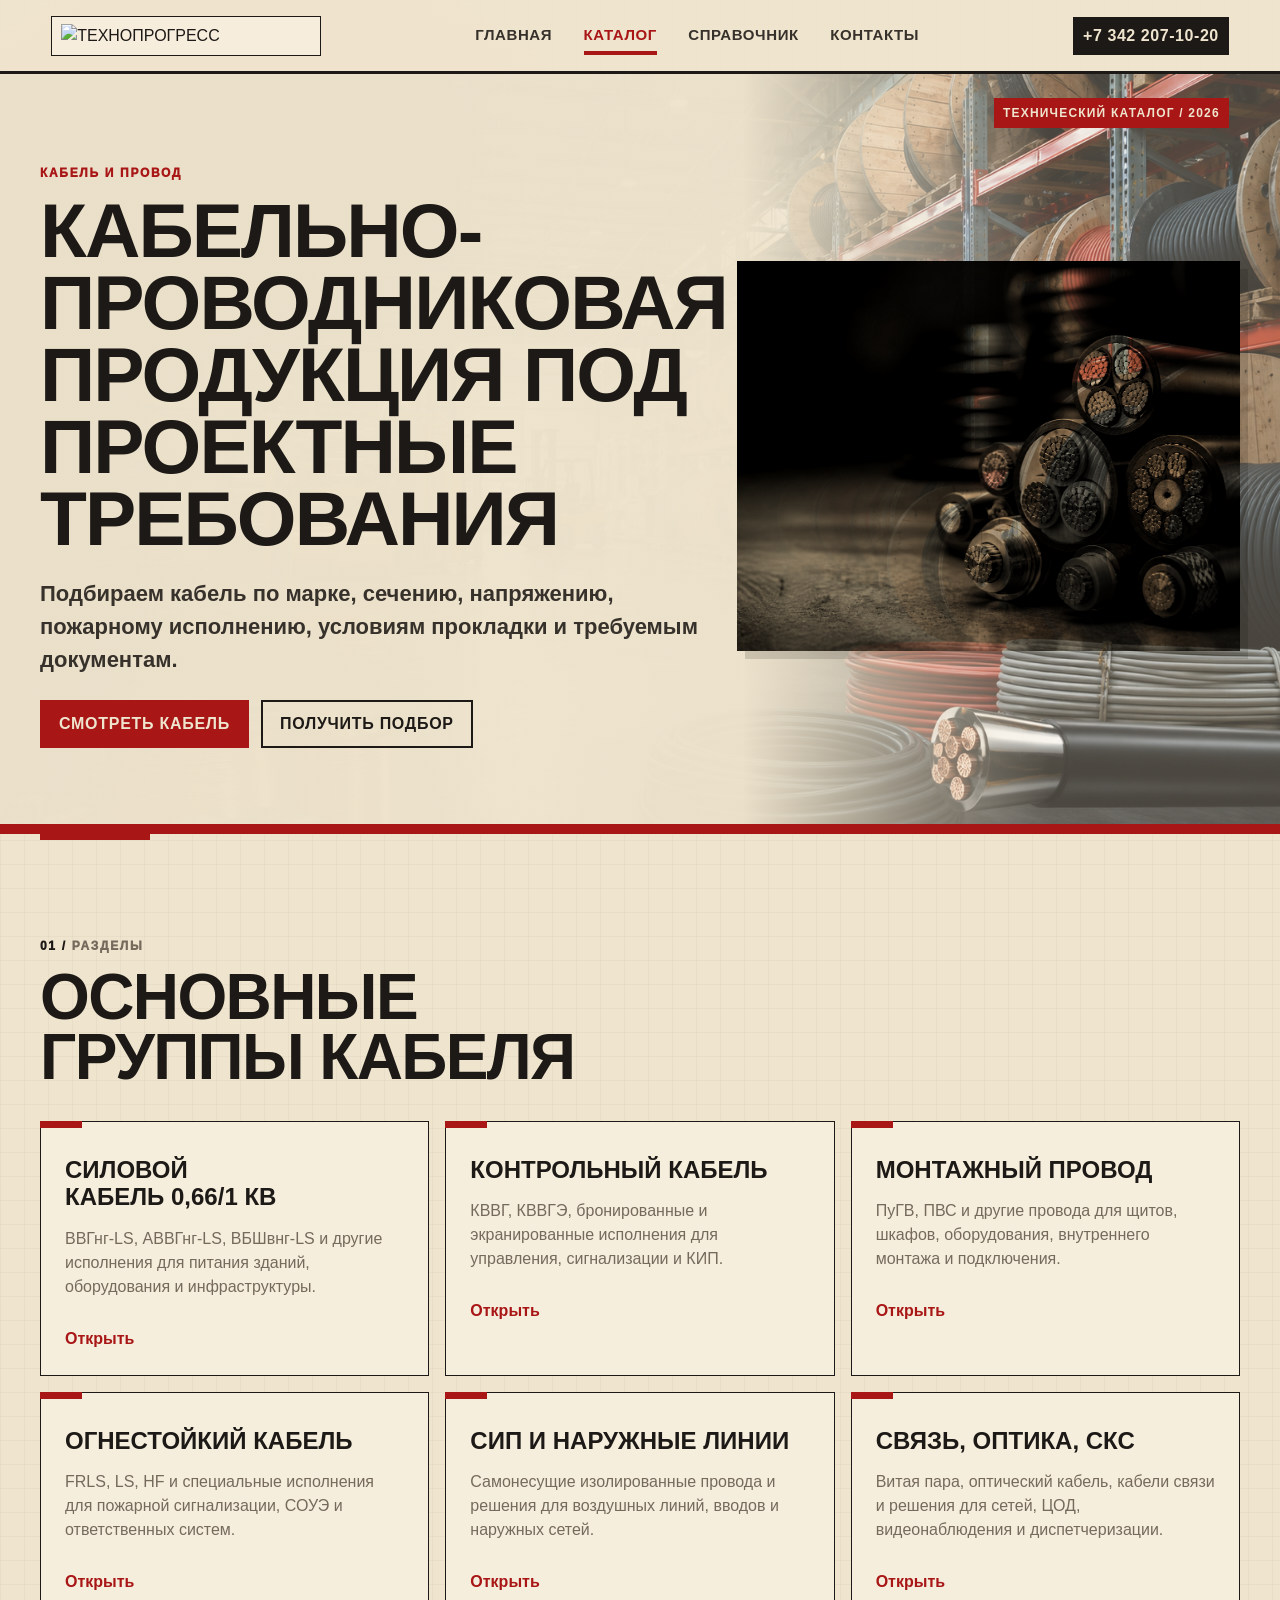
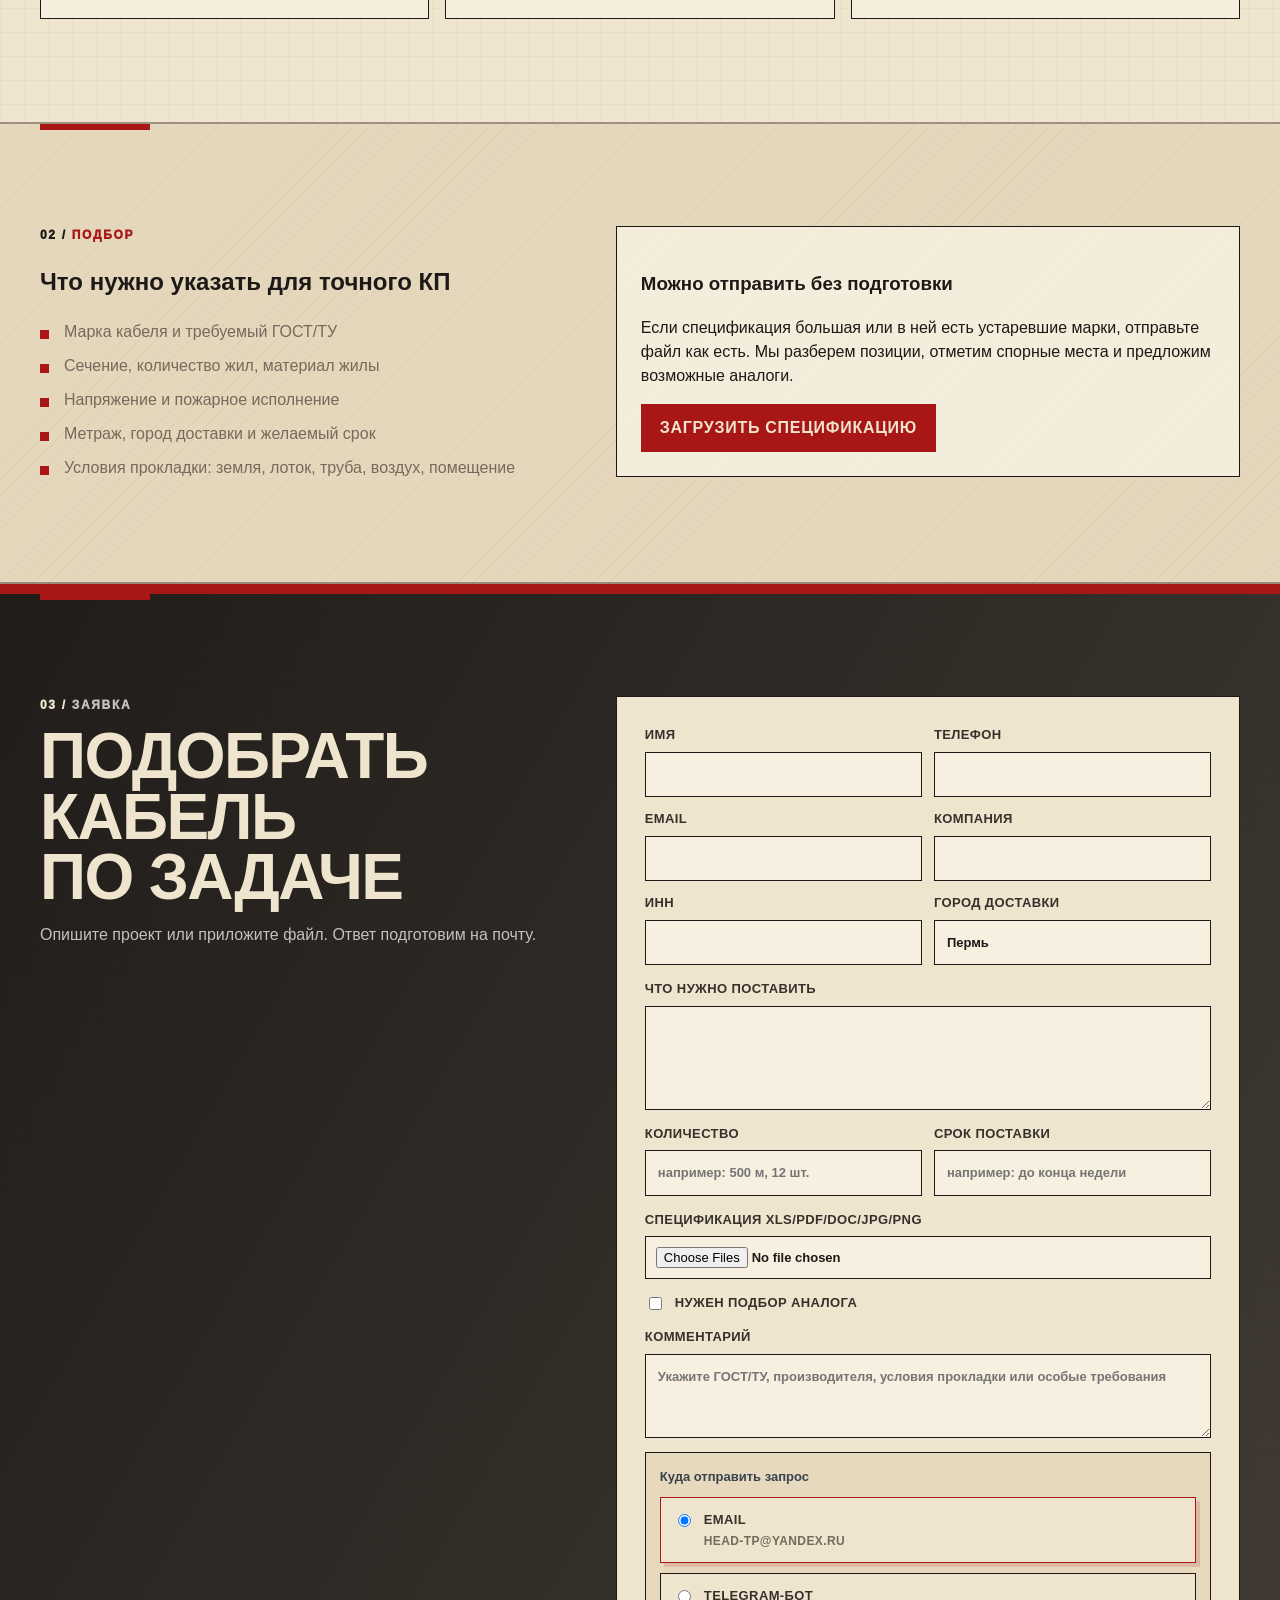
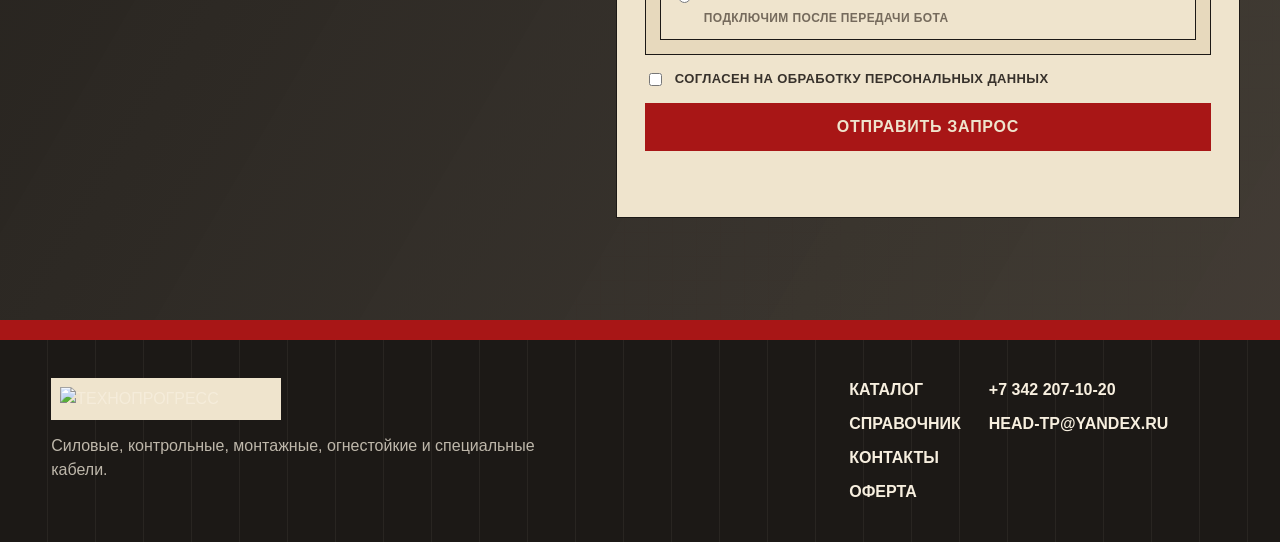
==== commit c5b101cb: "Redesign site in industrial constructivist style" ====
--- a/cable.html
+++ b/cable.html
@@ -7,6 +7,7 @@
     <meta name="description" content="Силовой, контрольный, монтажный, гибкий, огнестойкий кабель, СИП, витая пара и оптический кабель от ООО ТЕХНОПРОГРЕСС. Заявка на КП и подбор аналогов.">
     <link rel="icon" href="assets/favicon.svg" type="image/svg+xml">
     <link rel="stylesheet" href="styles.css">
+    <link rel="stylesheet" href="theme.css">
     <script src="data/products.js" defer></script>
     <script src="data/mark-items.js" defer></script>
     <script src="app.js" defer></script>
--- a/theme.css
+++ b/theme.css
@@ -0,0 +1,626 @@
+:root {
+  --ink: #1c1916;
+  --graphite: #37312b;
+  --panel: #2a2520;
+  --muted: #756a5c;
+  --line: #b9aa91;
+  --paper: #efe4cd;
+  --white: #f7efdf;
+  --copper: #a81616;
+  --red: #a81616;
+  --blue: #37312b;
+  --green: #48533d;
+  --shadow: 8px 8px 0 rgba(55, 49, 43, 0.16);
+  --radius: 0;
+}
+
+body {
+  background-color: var(--paper);
+  background-image:
+    linear-gradient(rgba(55, 49, 43, 0.035) 1px, transparent 1px),
+    linear-gradient(90deg, rgba(55, 49, 43, 0.035) 1px, transparent 1px),
+    radial-gradient(circle at 20% 10%, rgba(168, 22, 22, 0.04), transparent 28rem);
+  background-size: 24px 24px, 24px 24px, auto;
+  font-family: "Arial Narrow", "Roboto Condensed", "PT Sans Narrow", Arial, sans-serif;
+}
+
+main { counter-reset: technical-section; }
+
+h1,
+h2,
+h3,
+.brand,
+.nav-links,
+.header-phone,
+.button,
+.product-meta,
+.category-tile span,
+.product-article,
+.mark-table th {
+  font-family: Impact, "Arial Narrow", "Roboto Condensed", "PT Sans Narrow", Arial, sans-serif;
+}
+
+h1,
+h2,
+h3 { text-wrap: balance; }
+
+.site-header {
+  min-height: 74px;
+  padding-block: 10px;
+  background: rgba(239, 228, 205, 0.97);
+  border-bottom: 3px solid var(--ink);
+  backdrop-filter: none;
+}
+
+.brand {
+  padding: 7px 9px;
+  border: 1px solid var(--ink);
+  background: rgba(247, 239, 223, 0.9);
+}
+
+.nav-links {
+  color: var(--graphite);
+  font-size: 15px;
+  letter-spacing: 0.04em;
+  text-transform: uppercase;
+}
+
+.nav-links a::after {
+  height: 4px;
+  background: var(--red);
+}
+
+.header-phone {
+  padding: 7px 10px;
+  color: var(--paper);
+  background: var(--ink);
+  letter-spacing: 0.035em;
+}
+
+.hero {
+  min-height: min(82svh, 760px);
+  color: var(--ink);
+  background: var(--paper);
+  border-bottom: 10px solid var(--red);
+}
+
+.hero::before {
+  content: "ТП / 01";
+  position: absolute;
+  z-index: 2;
+  top: 36px;
+  right: clamp(18px, 4vw, 54px);
+  padding: 7px 10px;
+  color: var(--paper);
+  background: var(--red);
+  font-size: 13px;
+  font-weight: 900;
+  letter-spacing: 0.12em;
+}
+
+.hero::after { display: none; }
+
+.hero-media {
+  inset: 0 0 0 52%;
+  border-left: 3px solid var(--ink);
+  background:
+    linear-gradient(rgba(168, 22, 22, 0.25), rgba(168, 22, 22, 0.25)),
+    url("assets/hero-cable-warehouse.png") center / cover no-repeat;
+  filter: grayscale(1) contrast(1.25) sepia(0.35);
+  mix-blend-mode: multiply;
+  opacity: 0.78;
+  transform: none;
+}
+
+.hero-inner { padding: 72px 0 54px; }
+
+.eyebrow,
+.section-kicker {
+  color: var(--red);
+  font-weight: 950;
+  letter-spacing: 0.14em;
+}
+
+.hero h1 {
+  max-width: 760px;
+  font-family: Impact, "Arial Narrow", "Roboto Condensed", sans-serif;
+  font-size: clamp(56px, 7.4vw, 108px);
+  font-weight: 900;
+  line-height: 0.82;
+  letter-spacing: -0.035em;
+  text-transform: uppercase;
+}
+
+.hero h1 em {
+  color: var(--red);
+  font-style: normal;
+}
+
+.hero-copy {
+  max-width: 620px;
+  color: var(--graphite);
+  font-size: clamp(18px, 1.8vw, 22px);
+  font-weight: 700;
+}
+
+.hero-facts { max-width: 760px; }
+
+.hero-facts div {
+  padding: 12px;
+  border: 1px solid var(--ink);
+  background: rgba(239, 228, 205, 0.85);
+}
+
+.hero-facts dd { color: var(--graphite); }
+
+.button {
+  min-height: 48px;
+  padding: 12px 17px;
+  border: 2px solid var(--ink);
+  border-radius: 0;
+  font-weight: 900;
+  letter-spacing: 0.045em;
+  text-transform: uppercase;
+  box-shadow: none;
+}
+
+.button.primary {
+  color: var(--paper);
+  border-color: var(--red);
+  background: var(--red);
+}
+
+.button.light,
+.button.ghost,
+.button.secondary {
+  color: var(--ink);
+  border-color: var(--ink);
+  background: transparent;
+}
+
+.button:hover {
+  transform: translate(-2px, -2px);
+  box-shadow: 4px 4px 0 var(--ink);
+}
+
+.button.primary:hover { background: #861010; }
+
+.button.ghost:hover,
+.button.light:hover,
+.button.secondary:hover {
+  color: var(--paper);
+  background: var(--ink);
+}
+
+.section {
+  position: relative;
+  counter-increment: technical-section;
+  border-bottom: 2px solid rgba(55, 49, 43, 0.46);
+}
+
+.section::before {
+  content: "";
+  position: absolute;
+  top: 0;
+  left: max(18px, calc((100% - var(--max)) / 2));
+  width: min(110px, 16vw);
+  height: 6px;
+  background: var(--red);
+}
+
+.section-kicker::before {
+  content: counter(technical-section, decimal-leading-zero) " / ";
+  color: var(--ink);
+}
+
+.section-head h2,
+.request-copy h2,
+.detail-panel h2,
+.legal-content h2,
+.contact-card h2,
+.page-hero h1,
+.product-main h1,
+.process-copy h2 {
+  font-weight: 900;
+  letter-spacing: -0.025em;
+  line-height: 0.94;
+  text-transform: uppercase;
+}
+
+.section-head h2,
+.request-copy h2 { font-size: clamp(42px, 5vw, 72px); }
+
+.intro-band {
+  background: var(--paper);
+  border-bottom-color: var(--ink);
+}
+
+.intro-points span {
+  position: relative;
+  padding-left: 28px;
+  border: 1px solid var(--ink);
+  border-radius: 0;
+  background: rgba(247, 239, 223, 0.72);
+}
+
+.intro-points span::before {
+  content: "";
+  position: absolute;
+  left: 10px;
+  width: 8px;
+  height: 8px;
+  background: var(--red);
+}
+
+.muted-section {
+  background-color: #e5d7bc;
+  background-image: repeating-linear-gradient(135deg, transparent 0 11px, rgba(55, 49, 43, 0.035) 11px 12px);
+}
+
+.direction-card {
+  border: 3px solid var(--ink);
+  border-radius: 0;
+  background: var(--paper);
+  box-shadow: 8px 8px 0 rgba(55, 49, 43, 0.2);
+}
+
+.direction-card img {
+  filter: grayscale(1) contrast(1.25) sepia(0.32);
+  opacity: 0.72;
+}
+
+.direction-card::after {
+  background: linear-gradient(0deg, rgba(28, 25, 22, 0.94), rgba(28, 25, 22, 0.02) 76%);
+}
+
+.direction-card span,
+.solution-card span {
+  color: #e2503e;
+  font-size: 17px;
+  letter-spacing: 0.1em;
+}
+
+.direction-card h3 { text-transform: uppercase; }
+
+.category-tile,
+.feature-card,
+.solution-card,
+.article-card,
+.contact-card,
+.detail-panel,
+.info-panel,
+.request-form,
+.product-card,
+.catalog-category-card,
+.mark-family-card,
+.mark-mini-card,
+.search-result-panel,
+.mark-family-panel,
+.family-detail-panel,
+.mark-table-wrap,
+.catalog-side-block,
+.calc-card,
+.legal-content {
+  border: 1px solid var(--ink);
+  border-radius: 0;
+  background: rgba(247, 239, 223, 0.92);
+  box-shadow: none;
+}
+
+.category-tile,
+.feature-card,
+.solution-card,
+.article-card,
+.contact-card,
+.product-card,
+.catalog-category-card,
+.mark-family-card,
+.mark-mini-card,
+.calc-card { position: relative; }
+
+.category-tile::before,
+.feature-card::before,
+.solution-card::before,
+.article-card::before,
+.contact-card::before,
+.product-card::before,
+.catalog-category-card::before,
+.mark-family-card::before,
+.mark-mini-card::before,
+.calc-card::before {
+  content: "";
+  position: absolute;
+  z-index: 2;
+  top: -1px;
+  left: -1px;
+  width: 42px;
+  height: 7px;
+  background: var(--red);
+}
+
+.category-tile:hover,
+.feature-card:hover,
+.product-card:hover,
+.solution-card:hover,
+.catalog-category-card:hover,
+.mark-mini-card:hover,
+.mark-family-card:hover {
+  border-color: var(--red);
+  transform: translate(-3px, -3px);
+  box-shadow: 6px 6px 0 rgba(168, 22, 22, 0.2);
+}
+
+.category-tile strong,
+.product-card h3,
+.feature-card h3,
+.solution-card h3,
+.article-card h3,
+.mark-family-card h3,
+.mark-mini-card h3,
+.calc-card h3 { text-transform: uppercase; }
+
+.category-tile small,
+.mark-card-link,
+.feature-card a,
+.solution-card a,
+.article-card a,
+.price-request-link,
+.mark-table-head span,
+.mark-name-link:hover { color: var(--red); }
+
+.product-image-link,
+.product-visual,
+.split-hero-grid img {
+  border-radius: 0;
+  background: #c7b99f;
+}
+
+.product-image-link img,
+.product-visual img,
+.split-hero-grid img {
+  filter: grayscale(1) sepia(0.42) contrast(1.18);
+  mix-blend-mode: multiply;
+}
+
+.tag-row span,
+.tag-row.strong span,
+.process-note span {
+  border: 1px solid currentColor;
+  border-radius: 0;
+  background: transparent;
+}
+
+.dark-section {
+  color: var(--paper);
+  background:
+    linear-gradient(rgba(28, 25, 22, 0.94), rgba(28, 25, 22, 0.94)),
+    repeating-linear-gradient(90deg, transparent 0 47px, rgba(239, 228, 205, 0.07) 47px 48px),
+    var(--ink);
+  border-block: 10px solid var(--red);
+}
+
+.dark-section .section-kicker::before,
+.request-section .section-kicker::before { color: var(--paper); }
+
+.process-flow::before {
+  height: 3px;
+  background: var(--red);
+}
+
+.process-step {
+  border: 1px solid rgba(239, 228, 205, 0.58);
+  border-radius: 0;
+  background: transparent;
+  box-shadow: none;
+}
+
+.process-icon {
+  border: 2px solid var(--red);
+  border-radius: 0;
+  background: transparent;
+}
+
+.process-icon svg { stroke: var(--paper); }
+.process-step span { color: #e2503e; }
+
+.page-hero {
+  color: var(--ink);
+  background:
+    linear-gradient(90deg, rgba(239, 228, 205, 0.98) 0 58%, rgba(239, 228, 205, 0.3) 82%),
+    url("assets/hero-cable-warehouse.png") center / cover no-repeat;
+  border-bottom: 10px solid var(--red);
+}
+
+.electrical-hero {
+  background:
+    linear-gradient(90deg, rgba(239, 228, 205, 0.98) 0 58%, rgba(239, 228, 205, 0.28) 82%),
+    url("assets/electrical-switchgear.png") center / cover no-repeat;
+}
+
+.page-hero::before {
+  content: "ТЕХНИЧЕСКИЙ КАТАЛОГ / 2026";
+  position: absolute;
+  top: 24px;
+  right: clamp(18px, 4vw, 54px);
+  padding: 6px 9px;
+  color: var(--paper);
+  background: var(--red);
+  font-size: 12px;
+  font-weight: 900;
+  letter-spacing: 0.1em;
+}
+
+.page-hero::after { display: none; }
+.page-hero h1 { font-size: clamp(48px, 6vw, 88px); }
+
+.page-hero p:not(.eyebrow),
+.page-hero .lead {
+  color: var(--graphite);
+  font-weight: 700;
+}
+
+.catalog-sidebar { scrollbar-color: var(--red) var(--paper); }
+
+.side-category-link {
+  border: 1px solid transparent;
+  border-radius: 0;
+  background: transparent;
+}
+
+.side-category-link:hover,
+.side-category-link.active {
+  color: var(--paper);
+  border-color: var(--red);
+  background: var(--red);
+}
+
+.side-category-link:hover small,
+.side-category-link.active small { color: rgba(247, 239, 223, 0.78); }
+
+label {
+  color: var(--graphite);
+  letter-spacing: 0.03em;
+  text-transform: uppercase;
+}
+
+input,
+select,
+textarea {
+  border: 1px solid var(--ink);
+  border-radius: 0;
+  background: var(--white);
+}
+
+input:focus,
+select:focus,
+textarea:focus {
+  border-color: var(--red);
+  box-shadow: 4px 4px 0 rgba(168, 22, 22, 0.16);
+}
+
+.mark-table th {
+  color: var(--paper);
+  background: var(--ink);
+  letter-spacing: 0.08em;
+}
+
+.mark-table tr:hover td,
+.mark-row:focus-visible td,
+.mark-row:hover td { background: #e4d4b5; }
+
+.spec-table th,
+.spec-table td,
+.mark-table th,
+.mark-table td { border-color: var(--line); }
+
+.check-list li::before { border-radius: 0; }
+
+.request-section {
+  color: var(--paper);
+  background:
+    linear-gradient(120deg, rgba(28, 25, 22, 0.98), rgba(55, 49, 43, 0.94)),
+    repeating-linear-gradient(90deg, transparent 0 47px, rgba(239, 228, 205, 0.06) 47px 48px);
+  border-block: 10px solid var(--red);
+}
+
+.request-form { background: var(--paper); }
+
+.channel-choice {
+  border: 1px solid var(--ink);
+  border-radius: 0;
+  background: #e7d9bd;
+}
+
+.channel-option {
+  border: 1px solid var(--ink);
+  border-radius: 0;
+  background: var(--paper);
+}
+
+.channel-option:has(input:checked) {
+  border-color: var(--red);
+  box-shadow: 4px 4px 0 rgba(168, 22, 22, 0.16);
+}
+
+.calc-result {
+  border-left: 7px solid var(--red);
+  border-radius: 0;
+  background: #dfd0b3;
+}
+
+.site-footer {
+  color: rgba(247, 239, 223, 0.74);
+  background-color: var(--ink);
+  background-image: repeating-linear-gradient(90deg, transparent 0 47px, rgba(239, 228, 205, 0.06) 47px 48px);
+  border-top: 10px solid var(--red);
+}
+
+.site-footer img {
+  padding: 9px;
+  background: var(--paper);
+}
+
+.footer-links a,
+.footer-contact a { text-transform: uppercase; }
+
+.reveal {
+  transform: translateY(10px);
+  transition-duration: 0.32s;
+}
+
+@media (max-width: 1120px) {
+  .nav-toggle,
+  .nav-links { border-radius: 0; }
+
+  .nav-links {
+    background: var(--paper);
+    border: 2px solid var(--ink);
+    box-shadow: 6px 6px 0 rgba(55, 49, 43, 0.2);
+  }
+}
+
+@media (max-width: 900px) {
+  .hero-media {
+    inset: 0;
+    border-left: 0;
+    opacity: 0.18;
+  }
+
+  .page-hero,
+  .electrical-hero {
+    background:
+      linear-gradient(rgba(239, 228, 205, 0.9), rgba(239, 228, 205, 0.9)),
+      url("assets/hero-cable-warehouse.png") center / cover no-repeat;
+  }
+
+  .hero-facts { max-width: 100%; }
+}
+
+@media (max-width: 640px) {
+  .site-header { min-height: 68px; }
+
+  .brand {
+    border: 0;
+    padding: 0;
+    background: transparent;
+  }
+
+  .hero::before,
+  .page-hero::before {
+    top: 16px;
+    right: 14px;
+  }
+
+  .hero-inner { padding-top: 88px; }
+  .hero h1 {
+    font-size: clamp(36px, 11vw, 48px);
+    line-height: 0.88;
+  }
+  .hero-actions { gap: 9px; }
+
+  .section-head h2,
+  .request-copy h2 { font-size: clamp(38px, 11vw, 54px); }
+
+  .page-hero h1 { font-size: clamp(42px, 12vw, 60px); }
+  .direction-card { box-shadow: 5px 5px 0 rgba(55, 49, 43, 0.2); }
+}
